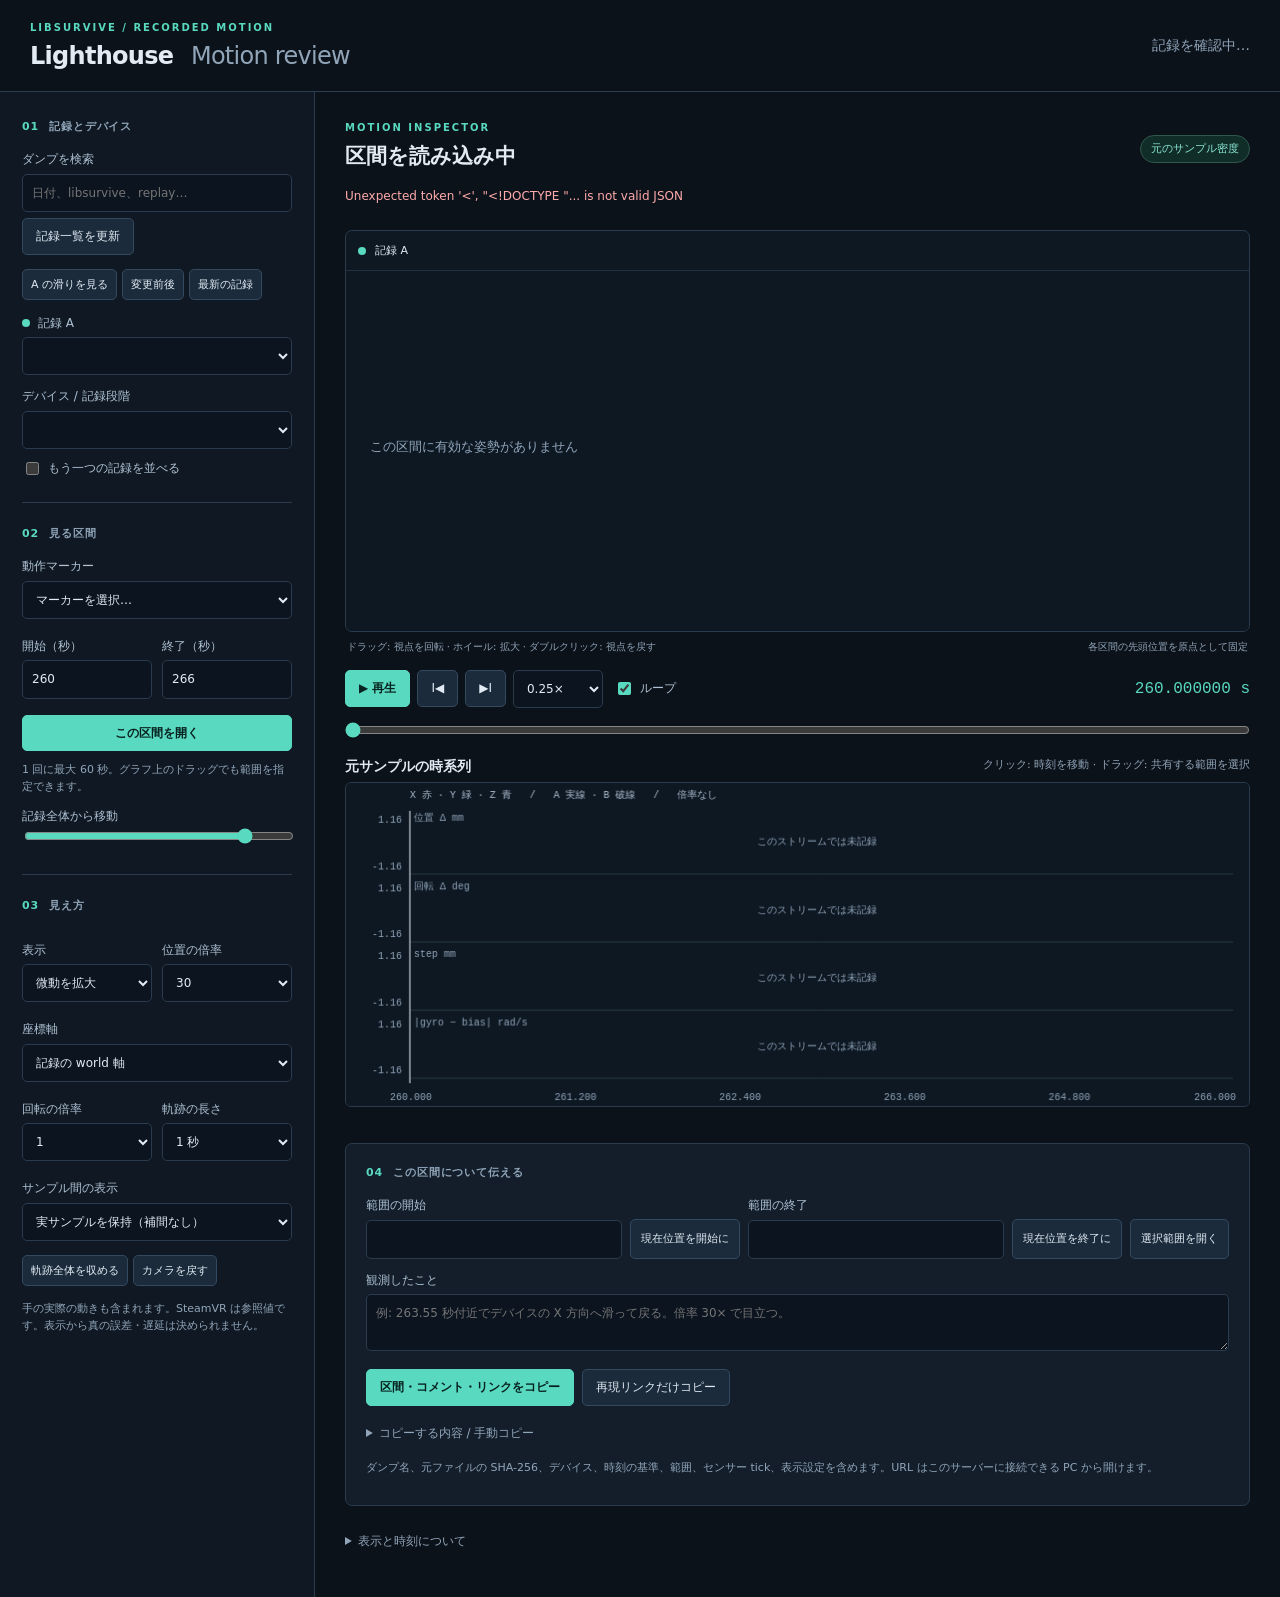
==== tools/lighthouse-viewer/index.html @ 781e5a6a "feat: add LAN pose viewer with shareable review ranges" ====
<!doctype html>
<html lang="ja">
<head>
  <meta charset="utf-8">
  <meta name="viewport" content="width=device-width,initial-scale=1">
  <title>Lighthouse · Motion review</title>
  <link rel="stylesheet" href="viewer.css">
  <script defer src="viewer.js"></script>
</head>
<body>
<header><div><span class="eyebrow">LIBSURVIVE / RECORDED MOTION</span><h1>Lighthouse <span>Motion review</span></h1></div><div id="catalogStatus" class="muted">記録を確認中…</div></header>
<div class="layout">
<aside>
  <div class="section-label">01 <span>記録とデバイス</span></div>
  <label>ダンプを検索<input id="search" type="search" placeholder="日付、libsurvive、replay…"></label>
  <button id="refreshSources">記録一覧を更新</button>
  <div class="presets"><button id="presetA">A の滑りを見る</button><button id="presetCompare">変更前後</button><button id="presetLatest">最新の記録</button></div>
  <label><span class="dot a"></span> 記録 A<select id="sourceA" aria-label="記録 A"></select></label>
  <label>デバイス / 記録段階<select id="trackA" aria-label="デバイス A"></select></label>
  <div id="metaA" class="metadata"></div>
  <label class="check"><input type="checkbox" id="compare"> もう一つの記録を並べる</label>
  <div id="compareControls" hidden>
    <label><span class="dot b"></span> 記録 B<select id="sourceB" aria-label="記録 B"></select></label>
    <label>デバイス / 記録段階<select id="trackB" aria-label="デバイス B"></select></label>
    <label>B の時刻差（秒）<input id="offsetB" type="number" step="0.001" value="0"></label>
    <div id="metaB" class="metadata"></div>
    <div id="compareNotice" class="notice"></div>
  </div>
  <div class="section-label">02 <span>見る区間</span></div>
  <label>動作マーカー<select id="markers"><option value="">マーカーを選択…</option></select></label>
  <div class="pair"><label>開始（秒）<input id="lo" type="number" step="0.001" value="260"></label><label>終了（秒）<input id="hi" type="number" step="0.001" value="266"></label></div>
  <button id="load" class="primary">この区間を開く</button>
  <div class="muted fine">1 回に最大 60 秒。グラフ上のドラッグでも範囲を指定できます。</div>
  <label>記録全体から移動<input id="overview" type="range" min="0" max="310" step="0.001" value="260"></label>
  <div id="extent" class="muted fine"></div>
  <div class="section-label">03 <span>見え方</span></div>
  <div class="pair"><label>表示<select id="view"><option value="micro">微動を拡大</option><option value="room">実寸 / 広域</option></select></label><label>位置の倍率<select id="gain"><option>1</option><option>5</option><option>10</option><option selected>30</option><option>100</option><option>300</option></select></label></div>
  <label>座標軸<select id="basis"><option value="world">記録の world 軸</option><option value="body">区間先頭のデバイス軸（固定）</option></select></label>
  <div class="pair"><label>回転の倍率<select id="rotationGain"><option selected>1</option><option>5</option><option>10</option><option>30</option></select></label><label>軌跡の長さ<select id="trail"><option value="0.25">0.25 秒</option><option value="1" selected>1 秒</option><option value="3">3 秒</option><option value="60">区間全体</option></select></label></div>
  <label>サンプル間の表示<select id="interpolation"><option value="sample">実サンプルを保持（補間なし）</option><option value="linear">線形 / quaternion slerp 補間</option></select></label>
  <div class="presets"><button id="fitCamera">軌跡全体を収める</button><button id="resetCamera">カメラを戻す</button></div>
  <p class="muted fine">手の実際の動きも含まれます。SteamVR は参照値です。表示から真の誤差・遅延は決められません。</p>
</aside>
<main>
  <div class="main-top"><div><span class="eyebrow">MOTION INSPECTOR</span><h2 id="windowTitle">区間を読み込み中</h2></div><span id="sampleBadge" class="badge">元のサンプル密度</span></div>
  <div id="sourceSummary" class="muted fine"></div>
  <div id="status" role="status">データを準備しています…</div>
  <div id="scenes" class="scenes"><section class="scene-panel"><div class="scene-title"><span class="dot a"></span><b id="titleA">記録 A</b><span id="readoutA"></span></div><canvas id="sceneA" aria-label="記録 A の 3D 姿勢"></canvas></section><section class="scene-panel" id="panelB" hidden><div class="scene-title"><span class="dot b"></span><b id="titleB">記録 B</b><span id="readoutB"></span></div><canvas id="sceneB" aria-label="記録 B の 3D 姿勢"></canvas></section></div>
  <div class="scene-help"><span>ドラッグ: 視点を回転 · ホイール: 拡大 · ダブルクリック: 視点を戻す</span><span id="frameLabel">各区間の先頭位置を原点として固定</span></div>
  <div class="transport">
    <button id="play" class="primary" aria-label="再生">▶ 再生</button><button id="prev" title="前の実サンプル">Ⅰ◀</button><button id="next" title="次の実サンプル">▶Ⅰ</button>
    <select id="speed" aria-label="再生速度"><option value="0.05">0.05×</option><option value="0.1">0.1×</option><option value="0.25" selected>0.25×</option><option value="0.5">0.5×</option><option value="1">1×</option><option value="2">2×</option></select>
    <label class="check"><input id="loop" type="checkbox" checked> ループ</label><output id="time">0.000000 s</output>
  </div>
  <input id="scrub" type="range" min="260" max="266" step="0.000001" value="260" aria-label="表示時刻">
  <div class="plots-head"><h3>元サンプルの時系列</h3><span class="muted fine">クリック: 時刻を移動 · ドラッグ: 共有する範囲を選択</span></div>
  <canvas id="plots" aria-label="位置・回転・サンプル間変位の時系列"></canvas>
  <div id="stats" class="stats"></div>
  <section class="share">
    <div class="section-label">04 <span>この区間について伝える</span></div>
    <div class="share-controls"><label>範囲の開始<input id="selectLo" type="number" step="0.000001"></label><button id="markLo">現在位置を開始に</button><label>範囲の終了<input id="selectHi" type="number" step="0.000001"></label><button id="markHi">現在位置を終了に</button><button id="zoomSelection">選択範囲を開く</button></div>
    <label>観測したこと<textarea id="comment" rows="2" placeholder="例: 263.55 秒付近でデバイスの X 方向へ滑って戻る。倍率 30× で目立つ。"></textarea></label>
    <div class="copy-actions"><button id="copy" class="primary">区間・コメント・リンクをコピー</button><button id="copyLink">再現リンクだけコピー</button><span id="copied" role="status" class="muted"></span></div>
    <details id="shareDetails"><summary>コピーする内容 / 手動コピー</summary><textarea id="shareText" rows="10" readonly aria-label="共有テキスト"></textarea></details>
    <p class="muted fine">ダンプ名、元ファイルの SHA-256、デバイス、時刻の基準、範囲、センサー tick、表示設定を含めます。URL はこのサーバーに接続できる PC から開けます。</p>
  </section>
  <details class="method"><summary>表示と時刻について</summary><p>元データの位置を平滑化・間引きせずに読み込みます。画面更新より速い変化は軌跡とグラフで確認してください。20 ms を超える欠測、無効姿勢、センサー時刻の逆行をまたぐ線や補間は描きません。</p><p>native の時間軸は記録の受信秒です。tick / Hz は別のセンサー時計で、1 サンプルの変化量はセンサー時計があるときはその時間差で判定します。Monado / Valve JSONL は clock_sync 先頭からの callback 秒です。この二つを自動的に同期させません。</p><p>位置は表示区間の最初の有効姿勢からの変位です。B も独立した先頭位置を原点にするため、絶対位置の較正差は比較できません。デバイス軸表示も区間先頭で固定します。回転倍率を変えると実際より大きく回転して表示します。</p><p>3D の箱は IMU / 記録参照点を中心とする模式図で、実機形状・grip の再現ではありません。グラフには倍率を適用しません。静止判定時間はフィルター内の判定値です。</p></details>
</main>
</div>
</body>
</html>
---- tools/lighthouse-viewer/viewer.css ----
:root {
  color-scheme:dark;
  --bg:#0c121a;
  --panel:#131e2a;
  --line:#293b4d;
  --text:#e2ebf4;
  --muted:#91a5b9;
  --a:#58d9c0;
  --b:#ffb877;
  --blue:#81adff;
}
* {
  box-sizing:border-box;
}
body {
  margin:0;
  background:var(--bg);
  color:var(--text);
  font:14px/1.55 system-ui,-apple-system,sans-serif;
}
header {
  min-height:88px;
  display:flex;
  align-items:center;
  justify-content:space-between;
  padding:16px 30px;
  border-bottom:1px solid var(--line);
  gap:20px;
}
.eyebrow {
  font-size:10px;
  letter-spacing:.2em;
  color:var(--a);
  font-weight:700;
}
h1 {
  font-size:24px;
  letter-spacing:-.03em;
  margin:0;
}
h1 span {
  font-weight:400;
  color:var(--muted);
  margin-left:10px;
}
h2 {
  font-size:21px;
  margin:2px 0 10px;
}
h3 {
  font-size:14px;
  margin:0;
}
.layout {
  display:grid;
  grid-template-columns:315px minmax(0,1fr);
}
aside {
  padding:24px 22px;
  background:#101923;
  border-right:1px solid var(--line);
}
main {
  padding:24px 30px 40px;
  min-width:0;
  max-width:1800px;
}
.section-label {
  display:flex;
  gap:10px;
  color:var(--a);
  font-size:11px;
  letter-spacing:.08em;
  margin:2px 0 15px;
  font-weight:700;
}
.section-label span {
  color:var(--muted);
}
aside .section-label:not(:first-child) {
  border-top:1px solid var(--line);
  padding-top:22px;
  margin-top:24px;
}
label {
  display:block;
  font-size:12px;
  color:#afc2d4;
  margin:12px 0 6px;
}
input,select,textarea,button {
  font:inherit;
  color:var(--text);
}
input:not([type=checkbox],[type=range]),select,textarea {
  width:100%;
  margin-top:5px;
  border:1px solid var(--line);
  border-radius:5px;
  background:#0b141f;
  padding:9px;
  min-width:0;
}
select {
  font-size:12px;
  min-height:38px;
}
input:focus,select:focus,textarea:focus {
  outline:2px solid #58d9c05c;
  border-color:var(--a);
}
button {
  background:#1b2b3b;
  border:1px solid #33495f;
  border-radius:5px;
  padding:8px 13px;
  cursor:pointer;
  white-space:nowrap;
  font-size:12px;
}
button:hover {
  background:#2b4053;
}
button:disabled {
  opacity:.5;
  cursor:wait;
}
.primary {
  background:#58d9c0;
  color:#08221f;
  border-color:#58d9c0;
  font-weight:700;
}
.primary:hover {
  background:#89eedb;
}
.presets {
  display:flex;
  flex-wrap:wrap;
  gap:5px;
  margin:14px 0;
}
.presets button {
  font-size:11px;
  padding:6px 8px;
}
.pair {
  display:grid;
  grid-template-columns:1fr 1fr;
  gap:10px;
}
.check {
  display:flex;
  align-items:center;
  gap:6px;
  font-size:12px;
  margin:10px 0;
}
.check input {
  accent-color:var(--a);
}
.metadata {
  font-size:11px;
  color:var(--muted);
  word-break:break-word;
  margin:8px 0;
}
.metadata strong {
  font-weight:500;
  color:#c3d6e9;
}
.notice {
  padding:9px;
  background:#322b1b;
  border:1px solid #6e5730;
  color:#ead6a3;
  font-size:11px;
  border-radius:4px;
  margin-top:8px;
}
.muted {
  color:var(--muted);
}
.fine {
  font-size:11px;
}
.dot {
  display:inline-block;
  width:8px;
  height:8px;
  border-radius:50%;
  flex-shrink:0;
  margin-right:4px;
}
.dot.a {
  background:var(--a);
}
.dot.b {
  background:var(--b);
}
#load {
  width:100%;
  margin:10px 0;
}
.main-top {
  display:flex;
  justify-content:space-between;
  align-items:center;
  gap:12px;
}
.badge {
  border:1px solid #31584e;
  background:#102d28;
  color:#8ce7d5;
  font-size:11px;
  padding:4px 10px;
  border-radius:20px;
  white-space:nowrap;
}
#status {
  min-height:33px;
  color:var(--muted);
  font-size:12px;
  margin-bottom:10px;
}
#status.error {
  color:#ffabab;
}
.scenes {
  display:grid;
  grid-template-columns:minmax(0,1fr);
  gap:12px;
}
.scenes.comparing {
  grid-template-columns:repeat(2,minmax(0,1fr));
}
.scene-panel {
  min-width:0;
  background:#0e1823;
  border:1px solid var(--line);
  border-radius:7px;
  overflow:hidden;
}
.scene-title {
  padding:9px 12px;
  font-size:11px;
  display:flex;
  align-items:center;
  gap:5px;
  flex-wrap:wrap;
  min-height:40px;
  border-bottom:1px solid #22313f;
}
.scene-title b {
  font-weight:500;
  overflow:hidden;
  text-overflow:ellipsis;
  white-space:nowrap;
  max-width:100%;
}
.scene-title span:last-child {
  margin-left:auto;
  color:var(--muted);
  font-variant-numeric:tabular-nums;
}
canvas {
  display:block;
  width:100%;
  touch-action:none;
}
#sceneA,#sceneB {
  height:360px;
}
.scene-help {
  display:flex;
  justify-content:space-between;
  gap:12px;
  flex-wrap:wrap;
  font-size:10px;
  color:var(--muted);
  margin:7px 2px 15px;
}
.transport {
  display:flex;
  gap:7px;
  align-items:center;
  flex-wrap:wrap;
}
.transport select {
  width:90px;
  margin:0;
}
.transport .check {
  margin:0 4px;
}
.transport output {
  margin-left:auto;
  font:16px ui-monospace,monospace;
  color:var(--a);
  font-variant-numeric:tabular-nums;
}
input[type=range] {
  width:100%;
  accent-color:var(--a);
  cursor:pointer;
}
#scrub {
  margin:14px 0 18px;
}
.plots-head {
  display:flex;
  justify-content:space-between;
  gap:10px;
  flex-wrap:wrap;
  margin:0 0 5px;
}
#plots {
  height:325px;
  background:#0e1823;
  border:1px solid var(--line);
  border-radius:6px;
  cursor:crosshair;
}
.stats {
  display:flex;
  flex-wrap:wrap;
  gap:10px 24px;
  margin:12px 0 24px;
  font-size:11px;
  color:var(--muted);
}
.stats b {
  display:block;
  font:17px ui-monospace,monospace;
  color:var(--text);
}
.share {
  padding:18px 20px;
  background:var(--panel);
  border:1px solid var(--line);
  border-radius:7px;
}
.share-controls {
  display:flex;
  align-items:end;
  gap:8px;
  flex-wrap:wrap;
}
.share-controls label {
  flex:1;
  min-width:110px;
  margin:0;
}
.share-controls button {
  margin-bottom:0;
  font-size:11px;
  padding:10px;
}
.copy-actions {
  display:flex;
  gap:8px;
  align-items:center;
  flex-wrap:wrap;
  margin:12px 0;
}
textarea {
  resize:vertical;
}
#shareText {
  font:11px/1.65 ui-monospace,monospace;
}
summary {
  cursor:pointer;
  color:var(--muted);
  font-size:12px;
  padding:6px 0;
}
details p {
  font-size:12px;
  color:var(--muted);
}
.method {
  margin-top:20px;
}
[hidden] {
  display:none!important;
}
@media(min-width:1700px) {
  #sceneA,#sceneB {
    height:440px;
  }
}
@media(max-width:1000px) {
  .layout {
    grid-template-columns:265px minmax(0,1fr);
  }
  aside {
    padding:20px 15px;
  }
  main {
    padding:20px 18px;
  }
  .scenes.comparing {
    grid-template-columns:1fr;
  }
  #sceneA,#sceneB {
    height:300px;
  }
}
@media(max-width:680px) {
  header {
    padding:14px 18px;
    align-items:start;
  }
  h1 {
    font-size:21px;
  }
  h1 span {
    display:block;
    margin:0;
    font-size:15px;
  }
  #catalogStatus {
    font-size:10px;
    text-align:right;
  }
  .layout {
    display:block;
  }
  aside {
    border-right:0;
    border-bottom:1px solid var(--line);
  }
  main {
    padding:20px 12px;
  }
  .main-top {
    align-items:start;
  }
  .badge {
    font-size:9px;
    padding:4px 7px;
  }
  h2 {
    font-size:17px;
  }
  .share {
    padding:15px;
  }
  .scene-help span {
    font-size:9px;
  }
  .transport button {
    padding:8px 10px;
  }
}
#sourceSummary {
  overflow-wrap:anywhere;
  margin-bottom:5px;
}
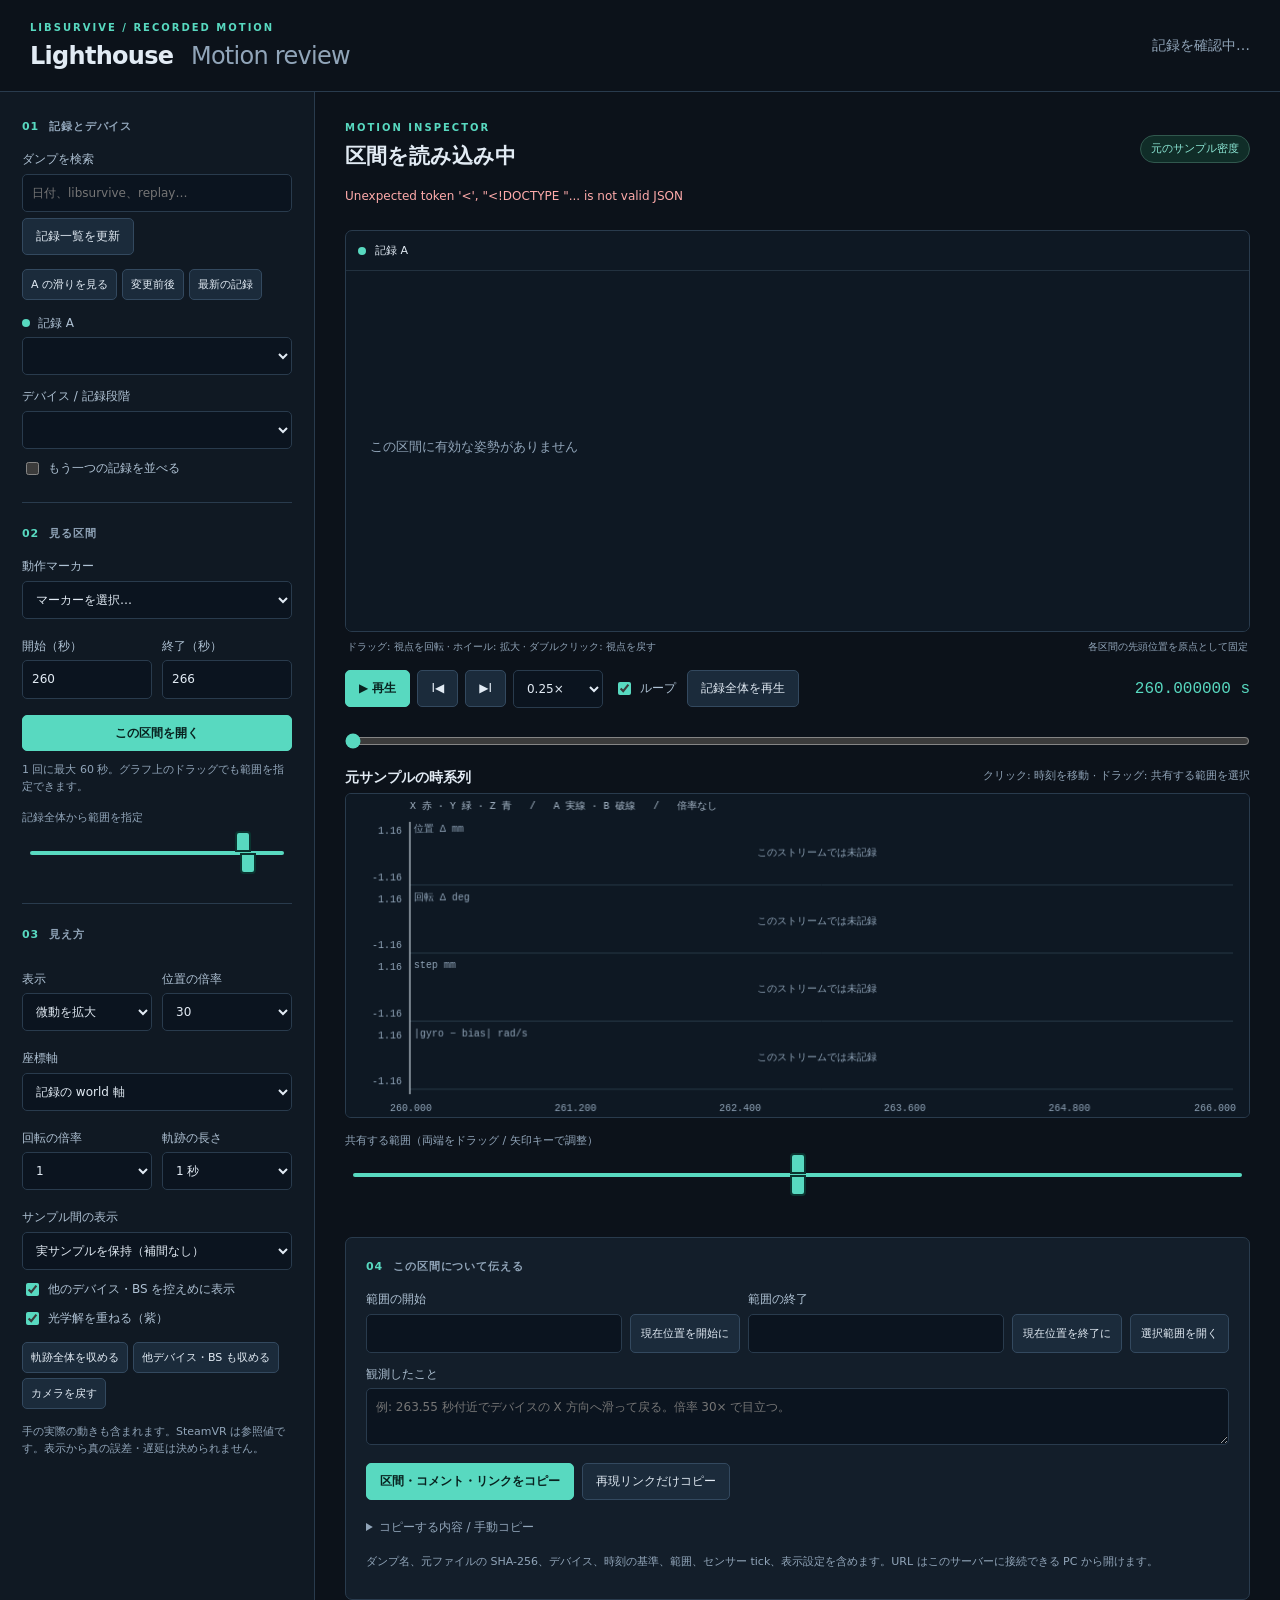
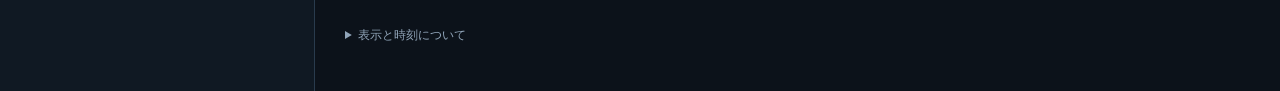
==== commit bb71a0e6: "feat: add perspective scene review and whole-record playback" ====
--- a/tools/lighthouse-viewer/index.html
+++ b/tools/lighthouse-viewer/index.html
@@ -31,14 +31,18 @@
   <div class="pair"><label>開始（秒）<input id="lo" type="number" step="0.001" value="260"></label><label>終了（秒）<input id="hi" type="number" step="0.001" value="266"></label></div>
   <button id="load" class="primary">この区間を開く</button>
   <div class="muted fine">1 回に最大 60 秒。グラフ上のドラッグでも範囲を指定できます。</div>
-  <label>記録全体から移動<input id="overview" type="range" min="0" max="310" step="0.001" value="260"></label>
+  <div class="range-caption">記録全体から範囲を指定 <output id="overviewLabel"></output></div>
+  <div class="range-pair" id="overviewRange"><div class="range-fill"></div><input id="overviewLo" class="range-start" type="range" min="0" max="310" step="0.001" value="260" aria-label="読込範囲の開始"><input id="overviewHi" class="range-end" type="range" min="0" max="310" step="0.001" value="266" aria-label="読込範囲の終了"></div>
   <div id="extent" class="muted fine"></div>
   <div class="section-label">03 <span>見え方</span></div>
   <div class="pair"><label>表示<select id="view"><option value="micro">微動を拡大</option><option value="room">実寸 / 広域</option></select></label><label>位置の倍率<select id="gain"><option>1</option><option>5</option><option>10</option><option selected>30</option><option>100</option><option>300</option></select></label></div>
   <label>座標軸<select id="basis"><option value="world">記録の world 軸</option><option value="body">区間先頭のデバイス軸（固定）</option></select></label>
   <div class="pair"><label>回転の倍率<select id="rotationGain"><option selected>1</option><option>5</option><option>10</option><option>30</option></select></label><label>軌跡の長さ<select id="trail"><option value="0.25">0.25 秒</option><option value="1" selected>1 秒</option><option value="3">3 秒</option><option value="60">区間全体</option></select></label></div>
   <label>サンプル間の表示<select id="interpolation"><option value="sample">実サンプルを保持（補間なし）</option><option value="linear">線形 / quaternion slerp 補間</option></select></label>
-  <div class="presets"><button id="fitCamera">軌跡全体を収める</button><button id="resetCamera">カメラを戻す</button></div>
+  <label class="check"><input id="showContext" type="checkbox" checked> 他のデバイス・BS を控えめに表示</label>
+  <label class="check"><input id="showOptical" type="checkbox" checked> 光学解を重ねる（紫）</label>
+  <div id="opticalNotice" class="metadata"></div>
+  <div class="presets"><button id="fitCamera">軌跡全体を収める</button><button id="fitRoom">他デバイス・BS も収める</button><button id="resetCamera">カメラを戻す</button></div>
   <p class="muted fine">手の実際の動きも含まれます。SteamVR は参照値です。表示から真の誤差・遅延は決められません。</p>
 </aside>
 <main>
@@ -49,12 +53,15 @@
   <div class="scene-help"><span>ドラッグ: 視点を回転 · ホイール: 拡大 · ダブルクリック: 視点を戻す</span><span id="frameLabel">各区間の先頭位置を原点として固定</span></div>
   <div class="transport">
     <button id="play" class="primary" aria-label="再生">▶ 再生</button><button id="prev" title="前の実サンプル">Ⅰ◀</button><button id="next" title="次の実サンプル">▶Ⅰ</button>
-    <select id="speed" aria-label="再生速度"><option value="0.05">0.05×</option><option value="0.1">0.1×</option><option value="0.25" selected>0.25×</option><option value="0.5">0.5×</option><option value="1">1×</option><option value="2">2×</option></select>
-    <label class="check"><input id="loop" type="checkbox" checked> ループ</label><output id="time">0.000000 s</output>
+    <select id="speed" aria-label="再生速度"><option value="0.05">0.05×</option><option value="0.1">0.1×</option><option value="0.25" selected>0.25×</option><option value="0.5">0.5×</option><option value="1">1×</option><option value="2">2×</option><option value="4">4×</option><option value="8">8×</option></select>
+    <label class="check"><input id="loop" type="checkbox" checked> ループ</label><button id="playFull">記録全体を再生</button><output id="time">0.000000 s</output>
   </div>
+  <div id="fullStatus" class="muted fine" role="status"></div>
   <input id="scrub" type="range" min="260" max="266" step="0.000001" value="260" aria-label="表示時刻">
   <div class="plots-head"><h3>元サンプルの時系列</h3><span class="muted fine">クリック: 時刻を移動 · ドラッグ: 共有する範囲を選択</span></div>
   <canvas id="plots" aria-label="位置・回転・サンプル間変位の時系列"></canvas>
+  <div class="range-caption">共有する範囲（両端をドラッグ / 矢印キーで調整）<output id="selectionLabel"></output></div>
+  <div class="range-pair" id="selectionRange"><div class="range-fill"></div><input id="selectionLo" class="range-start" type="range" step="0.000001" aria-label="共有範囲の開始"><input id="selectionHi" class="range-end" type="range" step="0.000001" aria-label="共有範囲の終了"></div>
   <div id="stats" class="stats"></div>
   <section class="share">
     <div class="section-label">04 <span>この区間について伝える</span></div>
@@ -64,7 +71,7 @@
     <details id="shareDetails"><summary>コピーする内容 / 手動コピー</summary><textarea id="shareText" rows="10" readonly aria-label="共有テキスト"></textarea></details>
     <p class="muted fine">ダンプ名、元ファイルの SHA-256、デバイス、時刻の基準、範囲、センサー tick、表示設定を含めます。URL はこのサーバーに接続できる PC から開けます。</p>
   </section>
-  <details class="method"><summary>表示と時刻について</summary><p>元データの位置を平滑化・間引きせずに読み込みます。画面更新より速い変化は軌跡とグラフで確認してください。20 ms を超える欠測、無効姿勢、センサー時刻の逆行をまたぐ線や補間は描きません。</p><p>native の時間軸は記録の受信秒です。tick / Hz は別のセンサー時計で、1 サンプルの変化量はセンサー時計があるときはその時間差で判定します。Monado / Valve JSONL は clock_sync 先頭からの callback 秒です。この二つを自動的に同期させません。</p><p>位置は表示区間の最初の有効姿勢からの変位です。B も独立した先頭位置を原点にするため、絶対位置の較正差は比較できません。デバイス軸表示も区間先頭で固定します。回転倍率を変えると実際より大きく回転して表示します。</p><p>3D の箱は IMU / 記録参照点を中心とする模式図で、実機形状・grip の再現ではありません。グラフには倍率を適用しません。静止判定時間はフィルター内の判定値です。</p></details>
+  <details class="method"><summary>表示と時刻について</summary><p>透視投影で表示します。元データの位置を平滑化・間引きせずに読み込みます。画面更新より速い変化は軌跡とグラフで確認してください。20 ms を超える欠測、無効姿勢、センサー時刻の逆行をまたぐ線や補間は描きません。</p><p>native の時間軸は記録の受信秒です。tick / Hz は別のセンサー時計で、1 サンプルの変化量はセンサー時計があるときはその時間差で判定します。Monado / Valve JSONL は clock_sync 先頭からの callback 秒です。この二つを自動的に同期させません。</p><p>位置は表示区間の先頭位置を原点とします。全体再生では読み込み区間が変わっても原点を保ちます。B は独立した原点です。他デバイスと BS の相対配置は実寸で、位置・回転倍率は選択デバイスとその光学解だけに適用します。</p><p>コントローラー・トラッカー・BS の形状は機種を区別する模式図です。IMU / 記録参照点を中心に描き、実機寸法・grip の向きを再現する CAD ではありません。形状のサイズは見やすく調整します。グラフには倍率を適用しません。</p><p>紫は融合前の光学ソルバー候補です。元記録の値とオフライン再生値を区別します。光学解にも IMU・直前姿勢による初期化があり、独立した真値ではありません。光学解は受信から 50 ms まで保持し、補間しません。表示する差には受信時刻の違いも含まれます。BS の位置は次の更新まで保持します。</p></details>
 </main>
 </div>
 </body>
--- a/tools/lighthouse-viewer/viewer.css
+++ b/tools/lighthouse-viewer/viewer.css
@@ -169,6 +169,70 @@
   font-weight:500;
   color:#c3d6e9;
 }
+.range-caption {
+  color:var(--muted);
+  font-size:11px;
+  margin-top:14px;
+  display:flex;
+  justify-content:space-between;
+  flex-wrap:wrap;
+  gap:4px;
+}
+.range-pair {
+  position:relative;
+  height:52px;
+  margin:0 8px;
+  --start:0%;
+  --end:100%;
+}
+.range-fill {
+  position:absolute;
+  top:24px;
+  height:4px;
+  width:100%;
+  border-radius:2px;
+  background:linear-gradient(to right,#293b4d var(--start),var(--a) var(--start),var(--a) var(--end),#293b4d var(--end));
+}
+.range-pair input[type=range] {
+  appearance:none;
+  -webkit-appearance:none;
+  position:absolute;
+  width:calc(100% + 16px);
+  left:-8px;
+  margin:0;
+  height:30px;
+  background:transparent;
+  pointer-events:none;
+}
+.range-start {top:0;}
+.range-end {top:22px;}
+.range-pair input::-webkit-slider-runnable-track {background:transparent;height:2px;}
+.range-pair input::-moz-range-track {background:transparent;height:2px;}
+.range-pair input::-webkit-slider-thumb {
+  appearance:none;
+  -webkit-appearance:none;
+  width:16px;
+  height:21px;
+  margin-top:-10px;
+  background:var(--a);
+  border:2px solid #0b3430;
+  border-radius:4px 4px 0 0;
+  pointer-events:auto;
+  cursor:ew-resize;
+}
+.range-pair input::-moz-range-thumb {
+  width:12px;
+  height:17px;
+  background:var(--a);
+  border:2px solid #0b3430;
+  border-radius:4px;
+  pointer-events:auto;
+  cursor:ew-resize;
+}
+.range-pair .range-end::-webkit-slider-thumb {border-radius:0 0 4px 4px;}
+.range-pair input:focus-visible {outline:1px solid var(--a);border-radius:3px;}
+#opticalNotice {color:#d3a5f7;}
+#fullStatus {min-height:1em;}
 .notice {
   padding:9px;
   background:#322b1b;
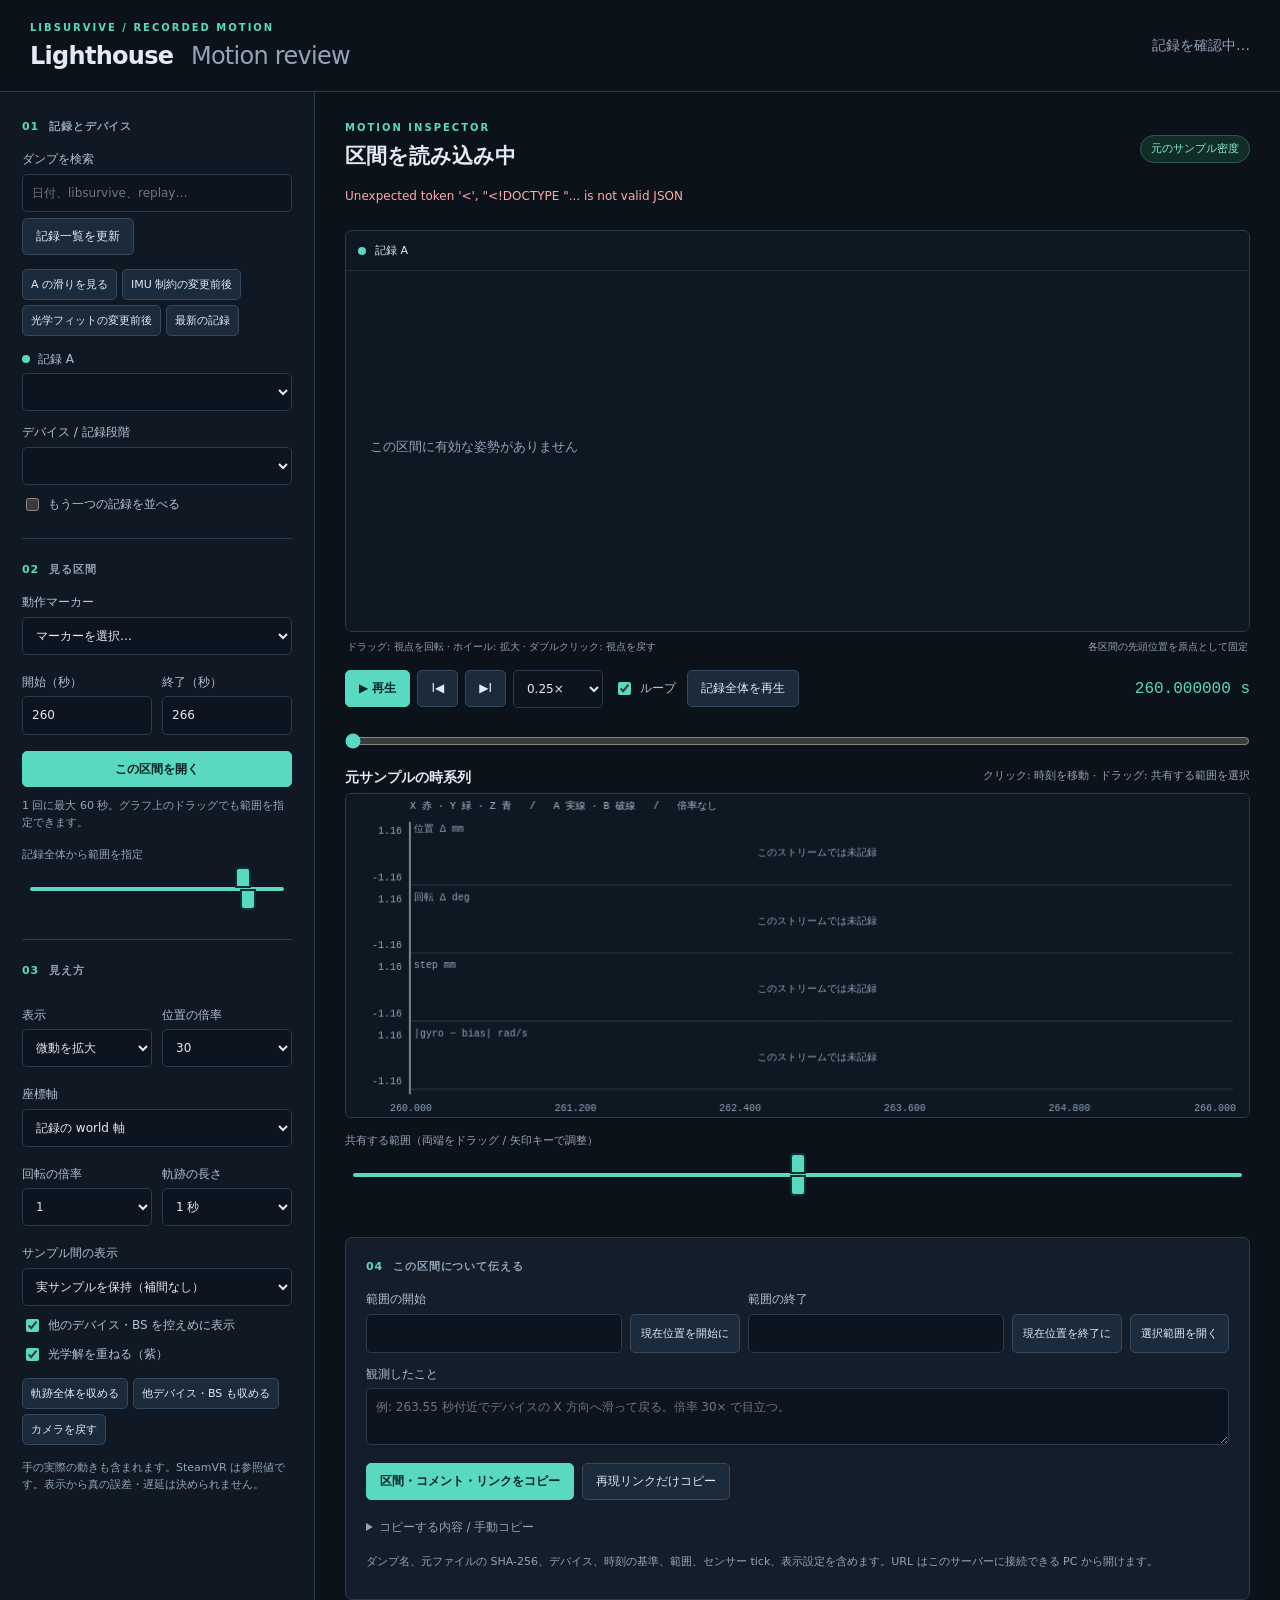
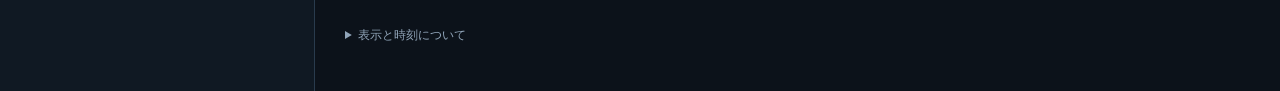
==== commit 3611c401: "feat: compare optical fit replays in the motion viewer" ====
--- a/tools/lighthouse-viewer/index.html
+++ b/tools/lighthouse-viewer/index.html
@@ -14,7 +14,7 @@
   <div class="section-label">01 <span>記録とデバイス</span></div>
   <label>ダンプを検索<input id="search" type="search" placeholder="日付、libsurvive、replay…"></label>
   <button id="refreshSources">記録一覧を更新</button>
-  <div class="presets"><button id="presetA">A の滑りを見る</button><button id="presetCompare">変更前後</button><button id="presetLatest">最新の記録</button></div>
+  <div class="presets"><button id="presetA">A の滑りを見る</button><button id="presetCompare">IMU 制約の変更前後</button><button id="presetOptical">光学フィットの変更前後</button><button id="presetLatest">最新の記録</button></div>
   <label><span class="dot a"></span> 記録 A<select id="sourceA" aria-label="記録 A"></select></label>
   <label>デバイス / 記録段階<select id="trackA" aria-label="デバイス A"></select></label>
   <div id="metaA" class="metadata"></div>
